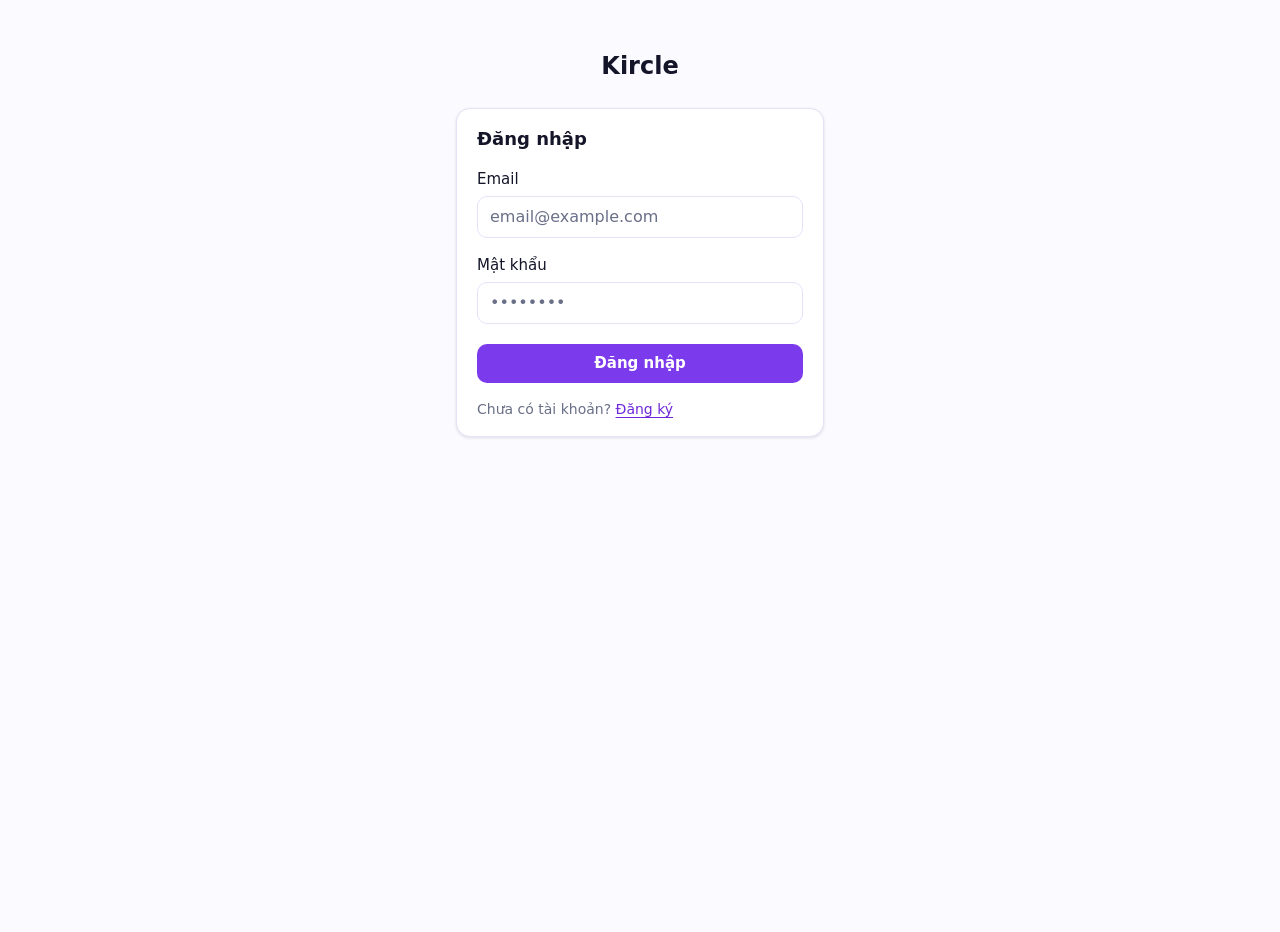
==== pages/admin-reports.html @ 39611874 "feat: add a report management page" ====
<!DOCTYPE html>
<html lang="vi">
<head>
    <meta charset="UTF-8">
    <meta name="viewport" content="width=device-width, initial-scale=1.0">
    <title>Quản lý Báo cáo – Kircle</title>
    <link rel="stylesheet" href="../css/base.css">
    <link rel="stylesheet" href="../css/themes.css">
    <link rel="stylesheet" href="../css/layout.css">
    <link rel="stylesheet" href="../css/components/logo.css">
    <link rel="stylesheet" href="../css/components/button.css">
    <link rel="stylesheet" href="../css/components/card.css">
    <link rel="stylesheet" href="../css/components/form.css">
    <link rel="stylesheet" href="../css/components/table.css">
    <link rel="stylesheet" href="../css/components/user-search.css">
    <script src="../js/theme.js"></script>
    <script src="../js/sidebar.js"></script>
</head>
<body class="kircle-app">
    <header class="kircle-header">
        <div class="kircle-header-inner">
            <button type="button" class="kircle-sidebar-toggle" id="sidebar-toggle" aria-label="Mở menu điều hướng" aria-expanded="false">
                <svg viewBox="0 0 24 24" fill="none" stroke="currentColor" stroke-width="2" stroke-linecap="round" stroke-linejoin="round" aria-hidden="true">
                    <line x1="3" y1="6" x2="21" y2="6"/><line x1="3" y1="12" x2="21" y2="12"/><line x1="3" y1="18" x2="21" y2="18"/>
                </svg>
            </button>
            <a href="admin-users.html" class="kircle-logo-link kircle-header-logo" aria-label="Kircle">
                <svg class="kircle-header-logo-svg" viewBox="0 0 120 120" xmlns="http://www.w3.org/2000/svg" aria-hidden="true">
                    <defs>
                        <linearGradient id="kircleHeaderGrad" x1="0%" y1="0%" x2="100%" y2="100%">
                            <stop offset="0%" style="stop-color: #a29bfe; stop-opacity: 1" />
                            <stop offset="100%" style="stop-color: #6c5ce7; stop-opacity: 1" />
                        </linearGradient>
                    </defs>
                    <g transform="translate(10, 10)">
                        <circle cx="50" cy="50" r="45" fill="none" stroke="currentColor" stroke-width="2" opacity="0.25" />
                        <circle cx="50" cy="50" r="45" fill="none" stroke="url(#kircleHeaderGrad)" stroke-width="10" stroke-linecap="round" stroke-dasharray="210 100" />
                        <path d="M42 35 L42 65 M42 50 L58 35 M42 50 L58 65" stroke="url(#kircleHeaderGrad)" stroke-width="8" stroke-linecap="round" stroke-linejoin="round" fill="none" />
                    </g>
                </svg>
            </a>
            <button
                type="button"
                class="kircle-header-icon-btn kircle-header-search-toggle"
                id="mobile-search-toggle"
                aria-label="Tìm kiếm"
            >
                <span class="kircle-header-search-toggle-icon-search" aria-hidden="true">
                    <svg viewBox="0 0 24 24" fill="none" stroke="currentColor" stroke-width="2" stroke-linecap="round" stroke-linejoin="round">
                        <circle cx="11" cy="11" r="8"></circle>
                        <line x1="21" y1="21" x2="16.65" y2="16.65"></line>
                    </svg>
                </span>
                <span class="kircle-header-search-toggle-icon-close" aria-hidden="true">
                    <svg viewBox="0 0 24 24" fill="none" stroke="currentColor" stroke-width="2" stroke-linecap="round" stroke-linejoin="round">
                        <line x1="18" y1="6" x2="6" y2="18"></line>
                        <line x1="6" y1="6" x2="18" y2="18"></line>
                    </svg>
                </span>
            </button>
            <div class="kircle-header-search">
                <input
                    type="search"
                    id="admin-reports-search"
                    class="kircle-input"
                    placeholder="Tìm kiếm người dùng..."
                    style="width: 100%; font-size: 0.875rem; padding: 0.35rem 0.5rem;"
                >
            </div>
            <div class="kircle-header-actions">
                <button type="button" class="kircle-header-icon-btn kircle-theme-toggle" id="theme-toggle" aria-label="Đổi giao diện sáng/tối">
                    <span class="kircle-theme-icon kircle-theme-icon-sun" aria-hidden="true">
                        <svg width="18" height="18" viewBox="0 0 24 24" fill="none" stroke="currentColor" stroke-width="2" stroke-linecap="round" stroke-linejoin="round"><circle cx="12" cy="12" r="4"/><path d="M12 2v2M12 20v2M4.93 4.93l1.41 1.41M17.66 17.66l1.41 1.41M2 12h2M20 12h2M6.34 17.66l-1.41 1.41M19.07 4.93l-1.41 1.41"/></svg>
                    </span>
                    <span class="kircle-theme-icon kircle-theme-icon-moon" aria-hidden="true">
                        <svg width="18" height="18" viewBox="0 0 24 24" fill="none" stroke="currentColor" stroke-width="2" stroke-linecap="round" stroke-linejoin="round"><path d="M21 12.79A9 9 0 1 1 11.21 3 7 7 0 0 0 21 12.79z"/></svg>
                    </span>
                </button>
                <button type="button" class="kircle-header-icon-btn kircle-header-notif" id="notif-link" aria-label="Thông báo">
                    <svg viewBox="0 0 24 24" fill="none" stroke="currentColor" stroke-width="2" stroke-linecap="round" stroke-linejoin="round" aria-hidden="true">
                        <path d="M18 8a6 6 0 0 0-12 0c0 7-3 9-3 9h18s-3-2-3-9"></path>
                        <path d="M13.73 21a2 2 0 0 1-3.46 0"></path>
                    </svg>
                    <span id="notif-badge" class="kircle-badge kircle-badge-pending kircle-header-notif-badge" style="display: none;"></span>
                </button>
                <div class="kircle-dropdown-wrap">
                    <button type="button" class="kircle-dropdown-trigger" id="user-menu-btn" aria-expanded="false" aria-haspopup="true">
                        <img src="" alt="" class="kircle-header-avatar" id="header-avatar" width="36" height="36" style="background: var(--surface-2);">
                        <span id="header-username"></span>
                    </button>
                    <div class="kircle-dropdown-menu" id="user-menu" role="menu">
                        <a href="profile.html" role="menuitem">Hồ sơ</a>
                        <button type="button" id="logout-btn" role="menuitem">Đăng xuất</button>
                    </div>
                </div>
            </div>
        </div>
    </header>

    <div class="kircle-sidebar-overlay" id="sidebar-overlay" aria-hidden="true"></div>
    <div class="kircle-main-wrap">
        <aside class="kircle-sidebar" id="sidebar" aria-label="Điều hướng quản trị">
            <nav class="kircle-sidebar-nav" data-admin-nav="true">
                <a href="admin-users.html">Quản lý người dùng</a>
                <a href="admin-reports.html" class="is-active">Quản lý báo cáo</a>
            </nav>
        </aside>
        <main class="kircle-main">
            <div class="kircle-card kircle-admin-panel">
                <div class="kircle-admin-panel-header">
                    <div>
                        <h1 class="kircle-admin-panel-title">Quản lý báo cáo</h1>
                        <p class="kircle-admin-panel-desc">Xem xét và xử lý các bài viết bị người dùng báo cáo vi phạm.</p>
                    </div>
                    <span id="admin-report-count" class="kircle-badge"></span>
                </div>
                <div id="admin-report-table-wrap"></div>
            </div>
        </main>
    </div>

    <script src="../js/db.js"></script>
    <script src="../js/mock/users.js"></script>
    <script src="../js/mock/posts.js"></script>
    <script src="../js/mock/reports.js"></script>
    <script src="../js/auth.js"></script>
    <script src="../js/router-utils.js"></script>
    <script src="../js/user-search.js"></script>
    <script src="../js/admin-reports-page.js"></script>
    <script>KircleUserSearch.init("admin-reports-search");</script>
</body>
</html>
---- css/base.css ----
:root {
  --font-sans: ui-sans-serif, system-ui, -apple-system, "Segoe UI", Roboto, Arial, "Noto Sans",
    "Liberation Sans", sans-serif, "Apple Color Emoji", "Segoe UI Emoji";
  --font-mono: ui-monospace, SFMono-Regular, Menlo, Monaco, Consolas, "Liberation Mono", "Courier New",
    monospace;

  --text-size: 16px;
  --line: 1.5;

  --container-max: 1120px;

  --ease: cubic-bezier(0.2, 0.8, 0.2, 1);
  --dur-fast: 150ms;
  --dur: 220ms;
}

*,
*::before,
*::after {
  box-sizing: border-box;
}

html {
  -webkit-text-size-adjust: 100%;
  text-size-adjust: 100%;
  font-size: var(--text-size);
  line-height: var(--line);
  font-family: var(--font-sans);
  scroll-behavior: smooth;
  tab-size: 2;
}

body {
  margin: 0;
  min-height: 100%;
  background: var(--bg, #ffffff);
  color: var(--text, #111827);
  text-rendering: optimizeLegibility;
  -webkit-font-smoothing: antialiased;
  -moz-osx-font-smoothing: grayscale;
}

h1,
h2,
h3,
h4,
h5,
h6,
p,
figure,
blockquote,
dl,
dd {
  margin: 0;
}

ul[role="list"],
ol[role="list"] {
  list-style: none;
  padding: 0;
  margin: 0;
}

img,
picture,
video,
canvas,
svg {
  display: block;
  max-width: 100%;
}

img {
  height: auto;
}

input,
button,
textarea,
select {
  font: inherit;
  color: inherit;
}

button {
  cursor: pointer;
}

button:disabled,
input:disabled,
select:disabled,
textarea:disabled {
  cursor: not-allowed;
  opacity: 0.65;
}

textarea {
  resize: vertical;
}

a {
  color: var(--link, currentColor);
  text-decoration: none;
}

a:hover {
  color: var(--link-hover, var(--link, currentColor));
}

a:where(:not([class])) {
  text-decoration: underline;
  text-underline-offset: 0.18em;
  text-decoration-thickness: 0.08em;
}

:focus {
  outline: none;
}

:focus-visible {
  outline: 3px solid var(--ring, rgba(124, 58, 237, 0.45));
  outline-offset: 2px;
}

::selection {
  background: var(--primary-soft, rgba(124, 58, 237, 0.12));
}

hr {
  height: 1px;
  border: 0;
  background: var(--border, #e5e7eb);
  margin: 0;
}

table {
  border-collapse: collapse;
  border-spacing: 0;
}

@media (prefers-reduced-motion: reduce) {
  html {
    scroll-behavior: auto;
  }

  *,
  *::before,
  *::after {
    animation-duration: 0.001ms !important;
    animation-iteration-count: 1 !important;
    transition-duration: 0.001ms !important;
    scroll-behavior: auto !important;
  }
}

.container {
  width: min(100% - 2rem, var(--container-max));
  margin-inline: auto;
}
---- css/themes.css ----
:root {
  --purple-50:  #f5f3ff;
  --purple-100: #ede9fe;
  --purple-200: #ddd6fe;
  --purple-300: #c4b5fd;
  --purple-400: #a78bfa;
  --purple-500: #8b5cf6;
  --purple-600: #7c3aed;
  --purple-700: #6d28d9;
  --purple-800: #5b21b6;
  --purple-900: #4c1d95;

  --radius-sm: 10px;
  --radius-md: 14px;
  --radius-lg: 18px;
}

:root:not([data-theme]),
:root[data-theme="light"] {
  color-scheme: light;

  --bg: #fbfaff;
  --surface: #ffffff;
  --surface-2: #f6f3ff;
  --surface-3: #efeaff;
  --border: #e7e2f7;

  --text: #1f2133;
  --text-strong: #141528;
  --text-muted: #6a6f88;

  --primary: var(--purple-600);
  --primary-hover: var(--purple-700);
  --primary-active: var(--purple-800);
  --primary-soft: rgba(124, 58, 237, 0.12);
  --on-primary: #ffffff;

  --link: var(--purple-700);
  --link-hover: var(--purple-800);

  --ring: rgba(124, 58, 237, 0.45);
  --shadow-color: rgba(17, 12, 46, 0.12);

  --gradient-primary: linear-gradient(135deg, var(--purple-400), var(--purple-700));
}

:root[data-theme="dark"] {
  color-scheme: dark;

  --bg: #0d0b18;
  --surface: #141027;
  --surface-2: #1a1433;
  --surface-3: #211a41;
  --border: #2a2353;

  --text: #e9e7ff;
  --text-strong: #ffffff;
  --text-muted: #a8a6c7;

  --primary: var(--purple-400);
  --primary-hover: var(--purple-300);
  --primary-active: var(--purple-200);
  --primary-soft: rgba(167, 139, 250, 0.16);
  --on-primary: #0b0716;

  --link: var(--purple-300);
  --link-hover: var(--purple-200);

  --ring: rgba(167, 139, 250, 0.55);
  --shadow-color: rgba(0, 0, 0, 0.45);

  --gradient-primary: linear-gradient(135deg, var(--purple-500), var(--purple-300));
}

html,
body {
  height: 100%;
}

body {
  margin: 0;
  background: var(--bg);
  color: var(--text);
}

a {
  color: var(--link);
}

a:hover {
  color: var(--link-hover);
}
---- css/layout.css ----
.kircle-app {
  min-height: 100vh;
  display: flex;
  flex-direction: column;
}

.kircle-header {
  position: sticky;
  top: 0;
  z-index: 100;
  background: var(--surface);
  border-bottom: 1px solid var(--border);
  padding: 0.75rem 1rem;
}

.kircle-header-inner {
  width: min(100% - 2rem, var(--container-max));
  margin-inline: auto;
  display: flex;
  align-items: center;
  gap: 0.75rem;
  flex-wrap: nowrap;
}

.kircle-logo-link {
  display: inline-flex;
  align-items: center;
  text-decoration: none;
  color: var(--text-strong);
  font-weight: 700;
  font-size: 1.25rem;
}

.kircle-logo-link:hover {
  color: var(--primary);
}

.kircle-header-logo {
  color: var(--text-strong);
}

.kircle-header-logo:hover {
  color: var(--primary);
}

.kircle-header-logo-svg {
  display: block;
  width: 36px;
  height: 36px;
}

.kircle-header-search {
  flex: 1;
  min-width: 120px;
  max-width: 280px;
}

.kircle-header-actions {
  display: flex;
  align-items: center;
  gap: 0.5rem;
  margin-left: auto;
}

.kircle-header-icon-btn,
.kircle-theme-toggle {
  display: inline-flex;
  align-items: center;
  justify-content: center;
  width: 32px;
  height: 32px;
  padding: 0;
  background: none;
  border: none;
  border-radius: 50%;
  color: var(--text);
  cursor: pointer;
}

.kircle-header-icon-btn:hover,
.kircle-theme-toggle:hover {
  background: var(--surface-2);
  color: var(--primary);
}

.kircle-header-icon-btn svg,
.kircle-theme-toggle svg {
  width: 18px;
  height: 18px;
}

.kircle-theme-icon {
  display: inline-flex;
  align-items: center;
  justify-content: center;
  color: var(--text);
}

.kircle-theme-icon-sun {
  display: inline-flex;
}

.kircle-theme-icon-moon {
  display: none;
}

[data-theme="dark"] .kircle-theme-icon-sun {
  display: none;
}

[data-theme="dark"] .kircle-theme-icon-moon {
  display: inline-flex;
}

.kircle-header-avatar {
  width: 36px;
  height: 36px;
  border-radius: 50%;
  object-fit: cover;
  background: var(--surface-2);
}

.kircle-dropdown-wrap {
  position: relative;
}

.kircle-dropdown-trigger {
  display: flex;
  align-items: center;
  gap: 0.5rem;
  padding: 0.25rem 0.5rem;
  background: none;
  border: none;
  border-radius: var(--radius-sm);
  color: var(--text);
  cursor: pointer;
}

.kircle-dropdown-trigger:hover {
  background: var(--surface-2);
}

.kircle-header-notif {
  position: relative;
}

.kircle-header-notif-badge {
  position: absolute;
  top: 4px;
  right: 4px;
  transform: translate(50%, -50%);
  min-width: 16px;
  height: 16px;
  padding-inline: 3px;
  border-radius: 999px;
  font-size: 0.625rem;
}

.kircle-header-search-toggle {
  display: none;
}

@media (max-width: 640px) {
  .kircle-header-inner {
    gap: 0.5rem;
  }

  .kircle-header-search {
    display: none;
    max-width: none;
  }

  .kircle-header-search-toggle {
    display: inline-flex;
  }

  body.kircle-search-open .kircle-header-search {
    display: block;
    flex: 1 1 auto;
  }

  body.kircle-search-open .kircle-header-actions {
    display: none;
  }

  .kircle-header-search-toggle-icon-close {
    display: none;
  }

  body.kircle-search-open .kircle-header-search-toggle-icon-search {
    display: none;
  }

  body.kircle-search-open .kircle-header-search-toggle-icon-close {
    display: inline-flex;
  }
}

.kircle-dropdown-menu {
  position: absolute;
  top: 100%;
  right: 0;
  margin-top: 0.25rem;
  min-width: 160px;
  background: var(--surface);
  border: 1px solid var(--border);
  border-radius: var(--radius-md);
  box-shadow: 0 4px 12px var(--shadow-color);
  padding: 0.25rem;
  display: none;
  z-index: 200;
}

.kircle-dropdown-menu.is-open {
  display: block;
}

.kircle-dropdown-menu a,
.kircle-dropdown-menu button {
  display: block;
  width: 100%;
  text-align: left;
  padding: 0.5rem 0.75rem;
  border: none;
  background: none;
  color: var(--text);
  text-decoration: none;
  border-radius: var(--radius-sm);
  cursor: pointer;
  font: inherit;
}

.kircle-dropdown-menu a:hover,
.kircle-dropdown-menu button:hover {
  background: var(--surface-2);
}

.kircle-main-wrap {
  display: flex;
  flex: 1;
  width: min(100%, var(--container-max));
  margin-inline: auto;
  padding: 1rem;
  gap: 1rem;
}

.kircle-sidebar {
  width: 220px;
  flex-shrink: 0;
  position: sticky;
  align-self: flex-start;
  top: 5rem;
  max-height: calc(100vh - 5rem - 1rem);
  overflow-y: auto;
}

.kircle-sidebar-nav {
  display: flex;
  flex-direction: column;
  gap: 0.25rem;
}

.kircle-sidebar-nav a {
  display: flex;
  align-items: center;
  gap: 0.5rem;
  padding: 0.5rem 0.75rem;
  border-radius: var(--radius-sm);
  color: var(--text);
  text-decoration: none;
}

.kircle-sidebar-nav a:hover {
  background: var(--surface-2);
  color: var(--primary);
}

.kircle-sidebar-nav a.is-active {
  background: var(--primary-soft);
  color: var(--primary);
  font-weight: 600;
}

@media (min-width: 769px) {
  [data-page="profile"] .kircle-sidebar {
    width: 52px;
    overflow: hidden;
    transition: width 0.22s ease;
  }

  [data-page="profile"] .kircle-sidebar:hover {
    width: 220px;
  }

  [data-page="profile"] .kircle-sidebar-nav a {
    white-space: nowrap;
  }

  [data-page="profile"] .kircle-sidebar-nav svg {
    width: 18px;
    height: 18px;
    flex-shrink: 0;
  }

  [data-page="profile"] .kircle-nav-label {
    opacity: 0;
    transition: opacity 0.08s ease;
  }

  [data-page="profile"] .kircle-sidebar:hover .kircle-nav-label {
    opacity: 1;
    transition: opacity 0.18s ease 0.1s;
  }
}

.kircle-main {
  flex: 1;
  min-width: 0;
}

.kircle-sidebar-toggle {
  display: none;
  align-items: center;
  justify-content: center;
  width: 40px;
  height: 40px;
  padding: 0;
  background: none;
  border: none;
  border-radius: var(--radius-sm);
  color: var(--text);
  cursor: pointer;
}
.kircle-sidebar-toggle:hover {
  background: var(--surface-2);
  color: var(--primary);
}
.kircle-sidebar-toggle svg {
  width: 24px;
  height: 24px;
}

.kircle-sidebar-overlay {
  display: none;
  position: fixed;
  inset: 0;
  z-index: 150;
  background: var(--overlay, rgba(0, 0, 0, 0.4));
  opacity: 0;
  transition: opacity 0.2s ease;
}
.kircle-sidebar-overlay.is-visible {
  opacity: 1;
}

@media (max-width: 768px) {
  .kircle-sidebar-toggle {
    display: inline-flex;
  }

  .kircle-sidebar-nav a svg {
    display: none;
  }

  .kircle-sidebar-overlay {
    display: block;
    pointer-events: none;
  }
  .kircle-sidebar-overlay.is-visible {
    pointer-events: auto;
  }

  .kircle-sidebar {
    position: fixed;
    left: 0;
    top: 0;
    bottom: 0;
    z-index: 160;
    width: 260px;
    max-width: 85vw;
    max-height: none;
    padding: 1rem;
    padding-top: 5rem;
    background: var(--surface);
    border-right: 1px solid var(--border);
    box-shadow: 4px 0 20px var(--shadow-color);
    transform: translateX(-100%);
    transition: transform 0.25s ease;
    overflow-y: auto;
  }

  .kircle-app.kircle-sidebar-open .kircle-sidebar {
    transform: translateX(0);
  }
}

@media (max-width: 768px) {
  .kircle-main-wrap {
    flex-direction: column;
  }
}
---- css/components/logo.css ----
#kircle-svg {
  width: 25rem;
  height: 7.5rem;
  cursor: pointer;
}

.k-path {
  transition: stroke-dashoffset 0.5s ease;
}

#kircle-svg:hover .main-circle {
  filter: url(#glow);
}

.brand-name {
  fill: var(--text-strong);
  transition: fill 0.3s ease;
}

#kircle-svg:hover .brand-name {
  fill: var(--primary-hover);
}

.brand-tagline {
  fill: var(--text-muted);
}
---- css/components/button.css ----
.kircle-btn {
  display: inline-flex;
  align-items: center;
  justify-content: center;
  gap: 0.5rem;
  padding: 0.5rem 1rem;
  font-weight: 600;
  font-size: 0.9375rem;
  line-height: 1.4;
  border-radius: var(--radius-sm);
  border: none;
  cursor: pointer;
  transition: background-color var(--dur-fast) var(--ease), color var(--dur-fast) var(--ease),
    box-shadow var(--dur-fast) var(--ease);
}

.kircle-btn:focus-visible {
  outline: 3px solid var(--ring);
  outline-offset: 2px;
}

.kircle-btn:disabled {
  cursor: not-allowed;
  opacity: 0.65;
}

.kircle-btn-primary {
  background: var(--primary);
  color: var(--on-primary);
  border: 1px solid transparent;
}

.kircle-btn-primary:hover:not(:disabled) {
  background: var(--primary-hover);
}

.kircle-btn-primary:active:not(:disabled) {
  background: var(--primary-active);
}

.kircle-btn-secondary {
  background: var(--surface-2);
  color: var(--text);
  border: 1px solid var(--border);
}

.kircle-btn-secondary:hover:not(:disabled) {
  background: var(--surface-3);
  border-color: var(--primary);
  color: var(--primary);
}

.kircle-btn-ghost {
  background: transparent;
  color: var(--text);
}

.kircle-btn-ghost:hover:not(:disabled) {
  background: var(--surface-2);
}

.kircle-btn-sm {
  padding: 0.35rem 0.75rem;
  font-size: 0.875rem;
}

.kircle-btn-lg {
  padding: 0.75rem 1.5rem;
  font-size: 1rem;
}

.kircle-btn-danger {
  background: #ef4444;
  color: #ffffff;
  border: 1px solid transparent;
}

.kircle-btn-danger:hover:not(:disabled) {
  background: #dc2626;
}

.kircle-btn-danger:active:not(:disabled) {
  background: #b91c1c;
}
---- css/components/card.css ----
.kircle-card {
  background: var(--surface);
  border: 1px solid var(--border);
  border-radius: var(--radius-md);
  overflow: hidden;
  box-shadow: 0 1px 3px var(--shadow-color);
}

.kircle-card-body {
  padding: 1rem 1.25rem;
}

.kircle-card-title {
  margin: 0;
  font-size: 1.125rem;
  font-weight: 600;
  color: var(--text-strong);
}
---- css/components/form.css ----
.kircle-form-group {
  margin-bottom: 1rem;
}

.kircle-label {
  display: block;
  margin-bottom: 0.35rem;
  font-weight: 500;
  color: var(--text-strong);
  font-size: 0.9375rem;
}

.kircle-input,
.kircle-select {
  width: 100%;
  padding: 0.5rem 0.75rem;
  font-size: 1rem;
  line-height: 1.5;
  color: var(--text);
  background: var(--surface);
  border: 1px solid var(--border);
  border-radius: var(--radius-sm);
  transition: border-color var(--dur-fast) var(--ease), box-shadow var(--dur-fast) var(--ease);
}

.kircle-input:focus,
.kircle-select:focus {
  border-color: var(--primary);
  box-shadow: 0 0 0 3px var(--ring);
  outline: none;
}

.kircle-input::placeholder {
  color: var(--text-muted);
}

.kircle-select {
  cursor: pointer;
  appearance: none;
  background-image: url("data:image/svg+xml,%3Csvg xmlns='http://www.w3.org/2000/svg' width='12' height='12' viewBox='0 0 12 12'%3E%3Cpath fill='%236a6f88' d='M6 8L1 3h10z'/%3E%3C/svg%3E");
  background-repeat: no-repeat;
  background-position: right 0.75rem center;
  padding-right: 2rem;
}

.kircle-form-error {
  margin-top: 0.25rem;
  font-size: 0.875rem;
  color: #dc2626;
}
---- css/components/table.css ----
.kircle-badge {
  display: inline-block;
  padding: 0.2rem 0.5rem;
  font-size: 0.75rem;
  font-weight: 600;
  border-radius: 999px;
  background: var(--surface-3);
  color: var(--text);
}

.kircle-badge-pending {
  background: var(--primary-soft);
  color: var(--primary);
}

.kircle-badge-active {
  background: rgba(22, 163, 74, 0.12);
  color: #16a34a;
}

[data-theme="dark"] .kircle-badge-active {
  background: rgba(74, 222, 128, 0.15);
  color: #4ade80;
}

.kircle-badge-locked {
  background: rgba(239, 68, 68, 0.12);
  color: #dc2626;
}

[data-theme="dark"] .kircle-badge-locked {
  background: rgba(252, 165, 165, 0.15);
  color: #fca5a5;
}

.kircle-badge-role-admin {
  background: var(--primary-soft);
  color: var(--primary);
}

.kircle-badge-role-mod {
  background: rgba(234, 179, 8, 0.12);
  color: #a16207;
}

[data-theme="dark"] .kircle-badge-role-mod {
  background: rgba(253, 224, 71, 0.15);
  color: #fde047;
}


.kircle-admin-panel {
  padding: 1.5rem;
}

.kircle-admin-panel-header {
  display: flex;
  align-items: flex-start;
  justify-content: space-between;
  gap: 1rem;
  margin-bottom: 1.25rem;
  padding-bottom: 1rem;
  border-bottom: 1px solid var(--border);
}

.kircle-admin-panel-title {
  font-size: 1.25rem;
  font-weight: 700;
  color: var(--text-strong);
  margin-bottom: 0.25rem;
}

.kircle-admin-panel-desc {
  font-size: 0.875rem;
  color: var(--text-muted);
}

.kircle-table-scroll {
  overflow-x: auto;
  -webkit-overflow-scrolling: touch;
}

.kircle-admin-table {
  width: 100%;
  border-collapse: collapse;
  font-size: 0.9rem;
}

.kircle-admin-table thead th {
  padding: 0.625rem 0.875rem;
  text-align: left;
  font-size: 0.75rem;
  font-weight: 700;
  text-transform: uppercase;
  letter-spacing: 0.05em;
  color: var(--text-muted);
  background: var(--surface-2);
  border-bottom: 1px solid var(--border);
  white-space: nowrap;
}

.kircle-admin-table thead th:first-child {
  border-radius: var(--radius-sm) 0 0 0;
}

.kircle-admin-table thead th:last-child {
  border-radius: 0 var(--radius-sm) 0 0;
}

.kircle-admin-table tbody tr {
  border-bottom: 1px solid var(--border);
  transition: background-color var(--dur-fast) var(--ease);
}

.kircle-admin-table tbody tr:last-child {
  border-bottom: none;
}

.kircle-admin-table tbody tr:hover {
  background: var(--surface-2);
}

.kircle-admin-table tbody tr.kircle-admin-row-locked {
  opacity: 0.7;
}

.kircle-admin-table td {
  padding: 0.75rem 0.875rem;
  vertical-align: middle;
  color: var(--text);
}

.kircle-admin-col-num {
  width: 3rem;
  color: var(--text-muted) !important;
  font-size: 0.8rem;
  text-align: center;
}

.kircle-admin-col-email {
  font-size: 0.85rem;
  color: var(--text-muted);
  word-break: break-all;
}

.kircle-admin-user-cell {
  display: inline-flex;
  align-items: center;
  gap: 0.625rem;
  width: fit-content;
}

a.kircle-admin-user-link {
  text-decoration: none;
  color: inherit;
  border-radius: var(--radius-sm);
  transition: opacity var(--dur-fast) var(--ease);
}

a.kircle-admin-user-link:hover {
  opacity: 0.75;
}

.kircle-admin-avatar {
  width: 36px;
  height: 36px;
  border-radius: 50%;
  object-fit: cover;
  flex-shrink: 0;
}

.kircle-admin-avatar-ph {
  display: inline-flex;
  align-items: center;
  justify-content: center;
  width: 36px;
  height: 36px;
  border-radius: 50%;
  background: var(--primary-soft);
  color: var(--primary);
  font-size: 0.8rem;
  font-weight: 700;
  flex-shrink: 0;
}

.kircle-admin-user-info {
  display: flex;
  flex-direction: column;
  gap: 0.1rem;
}

.kircle-admin-fullname {
  font-weight: 600;
  color: var(--text-strong);
  font-size: 0.9rem;
}

.kircle-admin-username {
  font-size: 0.78rem;
  color: var(--text-muted);
}

.kircle-admin-empty {
  padding: 1.5rem;
  color: var(--text-muted);
  text-align: center;
}


.kircle-confirm-overlay {
  position: fixed;
  inset: 0;
  z-index: 10000;
  background: rgba(0, 0, 0, 0.45);
  display: flex;
  align-items: center;
  justify-content: center;
  padding: 1rem;
  opacity: 0;
  transition: opacity 0.2s ease;
}

@media (max-width: 480px) {
  .kircle-confirm-overlay {
    padding: 1.25rem 2rem;
  }
}

.kircle-confirm-overlay.kircle-confirm-visible {
  opacity: 1;
}

.kircle-confirm-box {
  background: var(--surface);
  border: 1px solid var(--border);
  border-radius: var(--radius-lg);
  box-shadow: 0 8px 32px var(--shadow-color);
  padding: 1.5rem;
  width: 100%;
  max-width: 380px;
  transform: translateY(8px) scale(0.98);
  transition: transform 0.2s ease;
}

.kircle-confirm-overlay.kircle-confirm-visible .kircle-confirm-box {
  transform: translateY(0) scale(1);
}

.kircle-confirm-title {
  font-size: 1rem;
  font-weight: 700;
  color: var(--text-strong);
  margin-bottom: 0.5rem;
}

.kircle-confirm-desc {
  font-size: 0.875rem;
  color: var(--text-muted);
  margin-bottom: 1.25rem;
}

.kircle-confirm-actions {
  display: flex;
  justify-content: flex-end;
  gap: 0.625rem;
}


.kircle-admin-toast {
  position: fixed;
  bottom: 1.5rem;
  left: 50%;
  transform: translateX(-50%) translateY(0.5rem);
  background: #16a34a;
  color: #ffffff;
  padding: 0.6rem 1.25rem;
  border-radius: var(--radius-md);
  font-size: 0.9rem;
  font-weight: 500;
  box-shadow: 0 4px 16px rgba(0, 0, 0, 0.18);
  opacity: 0;
  transition: opacity 0.2s ease, transform 0.2s ease;
  z-index: 9999;
  white-space: nowrap;
  pointer-events: none;
}

.kircle-admin-toast.kircle-admin-toast-visible {
  opacity: 1;
  transform: translateX(-50%) translateY(0);
}

.kircle-admin-toast.kircle-admin-toast-error {
  background: #dc2626;
}


.kircle-badge-report {
  background: rgba(234, 179, 8, 0.12);
  color: #a16207;
  white-space: nowrap;
}

[data-theme="dark"] .kircle-badge-report {
  background: rgba(253, 224, 71, 0.15);
  color: #fde047;
}

.kircle-admin-col-date {
  white-space: nowrap;
  font-size: 0.83rem;
  color: var(--text-muted);
  min-width: 9rem;
}

.kircle-admin-col-actions {
  white-space: nowrap;
  min-width: 13rem;
}

.kircle-btn-equal-w {
  min-width: 5.5rem;
  text-align: center;
}

.kircle-admin-col-actions .kircle-btn + .kircle-btn {
  margin-left: 0.5rem;
}

.kircle-report-post-cell {
  display: flex;
  flex-direction: column;
  gap: 0.2rem;
  max-width: 280px;
}

.kircle-report-post-author {
  font-size: 0.78rem;
  color: var(--primary);
  font-weight: 600;
  text-decoration: none;
}

.kircle-report-post-author:hover {
  text-decoration: underline;
}

.kircle-report-post-excerpt {
  font-size: 0.875rem;
  color: var(--text);
  word-break: break-word;
}

.kircle-report-post-media {
  margin-top: 0.35rem;
}

.kircle-report-post-thumb {
  width: 80px;
  height: 60px;
  object-fit: cover;
  border-radius: var(--radius-sm);
  border: 1px solid var(--border);
  display: block;
  cursor: pointer;
  transition: opacity 0.15s ease;
}

.kircle-report-post-thumb:hover {
  opacity: 0.85;
}

.kircle-excerpt-toggle {
  border: none;
  background: none;
  color: var(--primary);
  font-size: 0.8rem;
  font-weight: 600;
  cursor: pointer;
  padding: 0;
}

.kircle-excerpt-toggle:hover {
  text-decoration: underline;
}

.kircle-lightbox {
  position: fixed;
  inset: 0;
  z-index: 20000;
  background: rgba(0, 0, 0, 0.88);
  display: flex;
  align-items: center;
  justify-content: center;
  padding: 1.5rem;
  opacity: 0;
  transition: opacity 0.2s ease;
  cursor: zoom-out;
}

.kircle-lightbox.kircle-lightbox-visible {
  opacity: 1;
}

.kircle-lightbox-inner {
  position: relative;
  max-width: 90vw;
  max-height: 90vh;
}

.kircle-lightbox-img {
  max-width: 100%;
  max-height: 90vh;
  object-fit: contain;
  border-radius: var(--radius-md);
  display: block;
}

.kircle-lightbox-close {
  position: absolute;
  top: -0.75rem;
  right: -0.75rem;
  width: 2rem;
  height: 2rem;
  border-radius: 50%;
  border: none;
  background: rgba(255, 255, 255, 0.92);
  color: #1a1a1a;
  font-size: 1.2rem;
  line-height: 1;
  cursor: pointer;
  display: flex;
  align-items: center;
  justify-content: center;
  box-shadow: 0 2px 8px rgba(0,0,0,0.3);
  transition: background 0.15s ease;
}

.kircle-lightbox-close:hover {
  background: #fff;
}

.kircle-report-post-removed {
  font-size: 0.85rem;
  color: var(--text-muted);
  font-style: italic;
}

.kircle-text-muted {
  color: var(--text-muted);
}

.kircle-post-report-btn {
  color: var(--text-muted);
}

.kircle-post-report-btn:hover:not(:disabled) {
  color: #dc2626;
}

.kircle-post-report-btn.is-reported,
.kircle-post-report-btn:disabled {
  color: var(--text-muted);
  opacity: 0.5;
  cursor: default;
}
---- css/components/user-search.css ----
.kircle-header-search {
  position: relative;
}

.kircle-user-search-dropdown {
  position: absolute;
  top: calc(100% + 6px);
  left: 0;
  right: 0;
  background: var(--surface);
  border: 1px solid var(--border);
  border-radius: var(--radius-md);
  box-shadow: 0 8px 28px var(--shadow-color);
  z-index: 200;
  overflow: hidden;
  max-height: 360px;
  overflow-y: auto;
  animation: kircle-search-fadein var(--dur-fast) var(--ease);
}

@keyframes kircle-search-fadein {
  from { opacity: 0; transform: translateY(-4px); }
  to   { opacity: 1; transform: translateY(0); }
}

.kircle-user-search-item {
  display: flex;
  align-items: center;
  gap: 0.625rem;
  padding: 0.5rem 0.75rem;
  cursor: pointer;
  text-decoration: none;
  color: var(--text);
  transition: background var(--dur-fast);
}

.kircle-user-search-item:hover,
.kircle-user-search-item:focus {
  background: var(--surface-2);
  outline: none;
}

.kircle-user-search-avatar {
  width: 36px;
  height: 36px;
  border-radius: 50%;
  object-fit: cover;
  flex-shrink: 0;
}

.kircle-user-search-initials {
  width: 36px;
  height: 36px;
  border-radius: 50%;
  background: var(--primary-soft);
  color: var(--primary);
  font-weight: 700;
  font-size: 0.8rem;
  display: flex;
  align-items: center;
  justify-content: center;
  flex-shrink: 0;
  user-select: none;
}

.kircle-user-search-info {
  display: flex;
  flex-direction: column;
  min-width: 0;
}

.kircle-user-search-name {
  font-size: 0.875rem;
  font-weight: 600;
  white-space: nowrap;
  overflow: hidden;
  text-overflow: ellipsis;
  color: var(--text-strong);
}

.kircle-user-search-username {
  font-size: 0.75rem;
  color: var(--text-muted);
  white-space: nowrap;
  overflow: hidden;
  text-overflow: ellipsis;
}

.kircle-user-search-empty {
  padding: 0.875rem 0.75rem;
  font-size: 0.875rem;
  color: var(--text-muted);
  text-align: center;
}
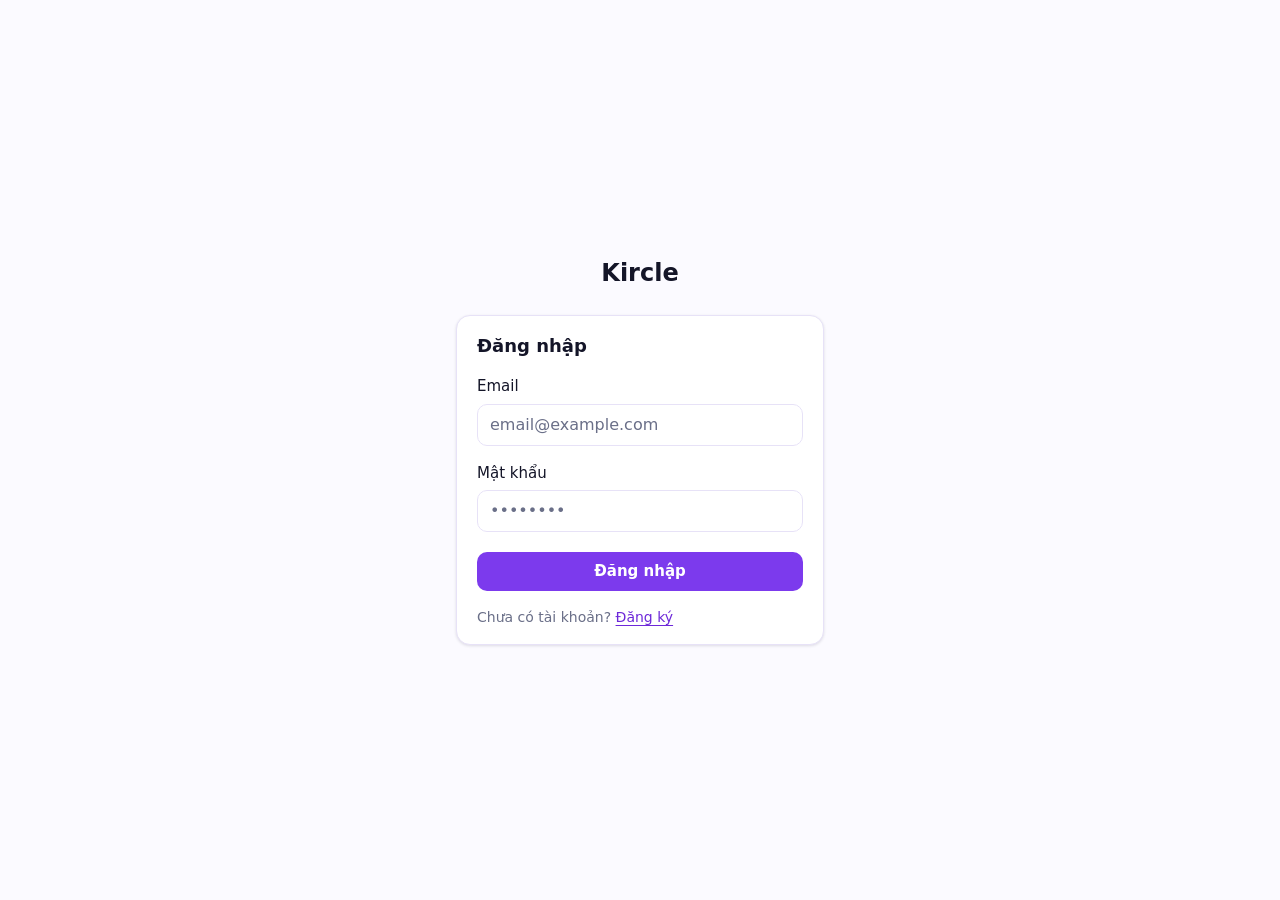
==== commit e2ece4a8: "feat: update UI layouts, navigation logic, and add footer" ====
--- a/pages/admin-reports.html
+++ b/pages/admin-reports.html
@@ -119,6 +119,39 @@
         </main>
     </div>
 
+    <footer class="kircle-footer">
+        <div class="kircle-footer-inner">
+            <div class="kircle-footer-body">
+                <div class="kircle-footer-info">
+                    <span class="kircle-footer-brand">Kircle</span>
+                    <nav class="kircle-footer-nav">
+                        <a href="#">Giới thiệu</a>
+                        <a href="#">Điều khoản</a>
+                        <a href="#">Quyền riêng tư</a>
+                        <a href="#">Liên hệ</a>
+                    </nav>
+                    <ul class="kircle-footer-contact">
+                        <li>
+                            <svg viewBox="0 0 24 24" fill="none" stroke="currentColor" stroke-width="2" stroke-linecap="round" stroke-linejoin="round"><path d="M21 10c0 7-9 13-9 13S3 17 3 10a9 9 0 0 1 18 0z"/><circle cx="12" cy="10" r="3"/></svg>
+                            693 Đ. Lê Văn Việt, P. Tăng Nhơn Phú, Hồ Chí Minh
+                        </li>
+                        <li>
+                            <svg viewBox="0 0 24 24" fill="none" stroke="currentColor" stroke-width="2" stroke-linecap="round" stroke-linejoin="round"><path d="M4 4h16c1.1 0 2 .9 2 2v12c0 1.1-.9 2-2 2H4c-1.1 0-2-.9-2-2V6c0-1.1.9-2 2-2z"/><polyline points="22,6 12,13 2,6"/></svg>
+                            <a href="mailto:kiettc15@gmail.com">kiettc15@gmail.com</a>
+                        </li>
+                        <li>
+                            <svg viewBox="0 0 24 24" fill="none" stroke="currentColor" stroke-width="2" stroke-linecap="round" stroke-linejoin="round"><path d="M22 16.92v3a2 2 0 0 1-2.18 2 19.79 19.79 0 0 1-8.63-3.07A19.5 19.5 0 0 1 4.69 12 19.79 19.79 0 0 1 1.61 3.35 2 2 0 0 1 3.6 1h3a2 2 0 0 1 2 1.72c.13.96.36 1.9.7 2.81a2 2 0 0 1-.45 2.11L7.91 8.6a16 16 0 0 0 5.45 5.45l.96-.96a2 2 0 0 1 2.11-.45c.9.34 1.85.57 2.81.7A2 2 0 0 1 22 16.92z"/></svg>
+                            <a href="tel:0362618624">0362 618 624</a>
+                        </li>
+                    </ul>
+                </div>
+                <div class="kircle-footer-map">
+                    <iframe src="https://www.google.com/maps/embed?pb=!1m18!1m12!1m3!1d3724.6049591401515!2d106.81056597480607!3d10.850400689302932!2m3!1f0!2f0!3f0!3m2!1i1024!2i768!4f13.1!3m3!1m2!1s0x3175274a373d1489%3A0x55fdeb0eba430d7e!2zNjkzIMSQLiBMw6ogVsSDbiBWaeG7h3QsIFAsIFTEg25nIE5oxqFuIFBow7osIEjhu5MgQ2jDrSBNaW5oLCBWaeG7h3QgTmFt!5e1!3m2!1svi!2s!4v1775413473640!5m2!1svi!2s" allowfullscreen="" loading="lazy" referrerpolicy="no-referrer-when-downgrade"></iframe>
+                </div>
+            </div>
+            <div class="kircle-footer-bottom">© 2026 Kircle. Bảo lưu mọi quyền.</div>
+        </div>
+    </footer>
     <script src="../js/db.js"></script>
     <script src="../js/mock/users.js"></script>
     <script src="../js/mock/posts.js"></script>
--- a/css/base.css
+++ b/css/base.css
@@ -8,6 +8,7 @@
   --line: 1.5;
 
   --container-max: 1120px;
+  --header-h: 3.75rem;
 
   --ease: cubic-bezier(0.2, 0.8, 0.2, 1);
   --dur-fast: 150ms;
--- a/css/layout.css
+++ b/css/layout.css
@@ -2,11 +2,24 @@
   min-height: 100vh;
   display: flex;
   flex-direction: column;
+  padding-top: var(--header-h, 3.75rem);
+}
+
+.kircle-auth-page {
+  display: flex;
+  flex-direction: column;
+  align-items: center;
+  justify-content: center;
+  min-height: 100vh;
+  padding: 1rem 0;
+  box-sizing: border-box;
 }
 
 .kircle-header {
-  position: sticky;
+  position: fixed;
   top: 0;
+  left: 0;
+  right: 0;
   z-index: 100;
   background: var(--surface);
   border-bottom: 1px solid var(--border);
@@ -118,6 +131,22 @@
   border-radius: 50%;
   object-fit: cover;
   background: var(--surface-2);
+}
+
+/* Placeholder chữ viết tắt kế bên header avatar (được chèn bởi setAvatar) */
+.kircle-header-avatar + [data-avatar-ph] {
+  width: 36px;
+  height: 36px;
+  border-radius: 50%;
+  background: var(--primary-soft);
+  color: var(--primary);
+  display: inline-flex;
+  align-items: center;
+  justify-content: center;
+  font-size: 0.875rem;
+  font-weight: 700;
+  flex-shrink: 0;
+  user-select: none;
 }
 
 .kircle-dropdown-wrap {
@@ -163,6 +192,12 @@
 @media (max-width: 640px) {
   .kircle-header-inner {
     gap: 0.5rem;
+  }
+
+  .kircle-header-avatar,
+  .kircle-header-avatar + [data-avatar-ph],
+  #header-username {
+    display: none !important;
   }
 
   .kircle-header-search {
@@ -249,9 +284,13 @@
   flex-shrink: 0;
   position: sticky;
   align-self: flex-start;
-  top: 5rem;
-  max-height: calc(100vh - 5rem - 1rem);
+  top: calc(var(--header-h, 3.75rem) + 1rem);
+  max-height: calc(100vh - var(--header-h, 3.75rem) - 2rem);
   overflow-y: auto;
+}
+
+.kircle-sidebar-header {
+  display: none;
 }
 
 .kircle-sidebar-nav {
@@ -282,6 +321,13 @@
 }
 
 @media (min-width: 769px) {
+  /* Admin: full width, loại bỏ margin 2 bên và giới hạn container để bảng có đủ chỗ */
+  .kircle-app:has([data-admin-nav]) .kircle-main-wrap {
+    width: 100%;
+    max-width: none;
+    margin-inline: 0;
+  }
+
   [data-page="profile"] .kircle-sidebar {
     width: 52px;
     overflow: hidden;
@@ -378,15 +424,107 @@
     z-index: 160;
     width: 260px;
     max-width: 85vw;
+    height: 100vh;
+    height: 100dvh;
     max-height: none;
-    padding: 1rem;
-    padding-top: 5rem;
+    padding: 0;
     background: var(--surface);
     border-right: 1px solid var(--border);
     box-shadow: 4px 0 20px var(--shadow-color);
     transform: translateX(-100%);
     transition: transform 0.25s ease;
     overflow-y: auto;
+    display: flex;
+    flex-direction: column;
+  }
+
+  .kircle-sidebar-header {
+    display: flex;
+    align-items: center;
+    justify-content: space-between;
+    padding: 1rem 1rem 0.75rem;
+    border-bottom: 1px solid var(--border);
+    flex-shrink: 0;
+    background: var(--surface);
+  }
+
+  .kircle-sidebar-user {
+    display: flex;
+    align-items: center;
+    gap: 0.625rem;
+    min-width: 0;
+  }
+
+  .kircle-sidebar-avatar {
+    width: 40px;
+    height: 40px;
+    border-radius: 50%;
+    flex-shrink: 0;
+    overflow: hidden;
+    background: var(--surface-2);
+    display: flex;
+    align-items: center;
+    justify-content: center;
+  }
+
+  .kircle-sidebar-avatar-img {
+    width: 100%;
+    height: 100%;
+    object-fit: cover;
+    border-radius: 50%;
+  }
+
+  .kircle-sidebar-avatar-ph {
+    display: inline-flex;
+    align-items: center;
+    justify-content: center;
+    width: 40px;
+    height: 40px;
+    border-radius: 50%;
+    background: var(--primary-soft);
+    color: var(--primary);
+    font-weight: 700;
+    font-size: 0.9rem;
+    flex-shrink: 0;
+  }
+
+  .kircle-sidebar-name {
+    font-weight: 600;
+    font-size: 0.9375rem;
+    color: var(--text-strong);
+    white-space: nowrap;
+    overflow: hidden;
+    text-overflow: ellipsis;
+  }
+
+  .kircle-sidebar-close-btn {
+    display: inline-flex;
+    align-items: center;
+    justify-content: center;
+    width: 32px;
+    height: 32px;
+    padding: 0;
+    border: none;
+    background: none;
+    border-radius: 50%;
+    color: var(--text-muted);
+    cursor: pointer;
+    flex-shrink: 0;
+  }
+
+  .kircle-sidebar-close-btn:hover {
+    background: var(--surface-2);
+    color: var(--text-strong);
+  }
+
+  .kircle-sidebar-close-btn svg {
+    width: 18px;
+    height: 18px;
+  }
+
+  .kircle-sidebar-nav {
+    padding: 0.75rem 1rem;
+    flex: 1;
   }
 
   .kircle-app.kircle-sidebar-open .kircle-sidebar {
@@ -399,3 +537,131 @@
     flex-direction: column;
   }
 }
+
+/* ── Footer ── */
+.kircle-footer {
+  border-top: 1px solid var(--border);
+  background: var(--surface);
+  padding: 2rem 1rem 1rem;
+  margin-top: auto;
+  flex-shrink: 0;
+}
+
+.kircle-footer-inner {
+  width: min(100% - 2rem, var(--container-max));
+  margin-inline: auto;
+  display: flex;
+  flex-direction: column;
+  gap: 1.5rem;
+}
+
+.kircle-footer-body {
+  display: grid;
+  grid-template-columns: 1fr 1fr;
+  gap: 2rem;
+  align-items: start;
+}
+
+.kircle-footer-info {
+  display: flex;
+  flex-direction: column;
+  gap: 0.875rem;
+}
+
+.kircle-footer-brand {
+  font-weight: 800;
+  color: var(--primary);
+  font-size: 1.25rem;
+  letter-spacing: -0.01em;
+}
+
+.kircle-footer-nav {
+  display: flex;
+  flex-wrap: wrap;
+  gap: 0.25rem 1rem;
+}
+
+.kircle-footer-nav a {
+  font-size: 0.875rem;
+  color: var(--text-muted);
+  text-decoration: none;
+  transition: color var(--dur-fast, 0.15s) ease;
+}
+
+.kircle-footer-nav a:hover {
+  color: var(--primary);
+  text-decoration: underline;
+}
+
+.kircle-footer-contact {
+  list-style: none;
+  padding: 0;
+  margin: 0;
+  display: flex;
+  flex-direction: column;
+  gap: 0.5rem;
+}
+
+.kircle-footer-contact li {
+  display: flex;
+  align-items: flex-start;
+  gap: 0.5rem;
+  font-size: 0.875rem;
+  color: var(--text-muted);
+  line-height: 1.5;
+}
+
+.kircle-footer-contact li svg {
+  width: 15px;
+  height: 15px;
+  flex-shrink: 0;
+  margin-top: 0.15rem;
+  color: var(--primary);
+}
+
+.kircle-footer-contact a {
+  color: var(--text-muted);
+  text-decoration: none;
+}
+
+.kircle-footer-contact a:hover {
+  color: var(--primary);
+  text-decoration: underline;
+}
+
+.kircle-footer-map {
+  border-radius: var(--radius-md, 0.5rem);
+  overflow: hidden;
+  border: 1px solid var(--border);
+  line-height: 0;
+}
+
+.kircle-footer-map iframe {
+  display: block;
+  width: 100%;
+  height: 220px;
+  border: 0;
+}
+
+.kircle-footer-bottom {
+  border-top: 1px solid var(--border);
+  padding-top: 1rem;
+  font-size: 0.8rem;
+  color: var(--text-muted);
+  text-align: center;
+}
+
+@media (max-width: 640px) {
+  .kircle-footer-body {
+    grid-template-columns: 1fr;
+    gap: 1.25rem;
+  }
+}
+
+@media (min-width: 769px) {
+  .kircle-app:has([data-admin-nav]) .kircle-footer-inner {
+    width: min(100% - 2rem, var(--container-max));
+    max-width: none;
+    margin-inline: auto;
+  }
+}
--- a/css/components/table.css
+++ b/css/components/table.css
@@ -327,11 +327,15 @@
   margin-left: 0.5rem;
 }
 
+.kircle-admin-col-post {
+  min-width: 260px;
+  width: 35%;
+}
+
 .kircle-report-post-cell {
   display: flex;
   flex-direction: column;
   gap: 0.2rem;
-  max-width: 280px;
 }
 
 .kircle-report-post-author {
